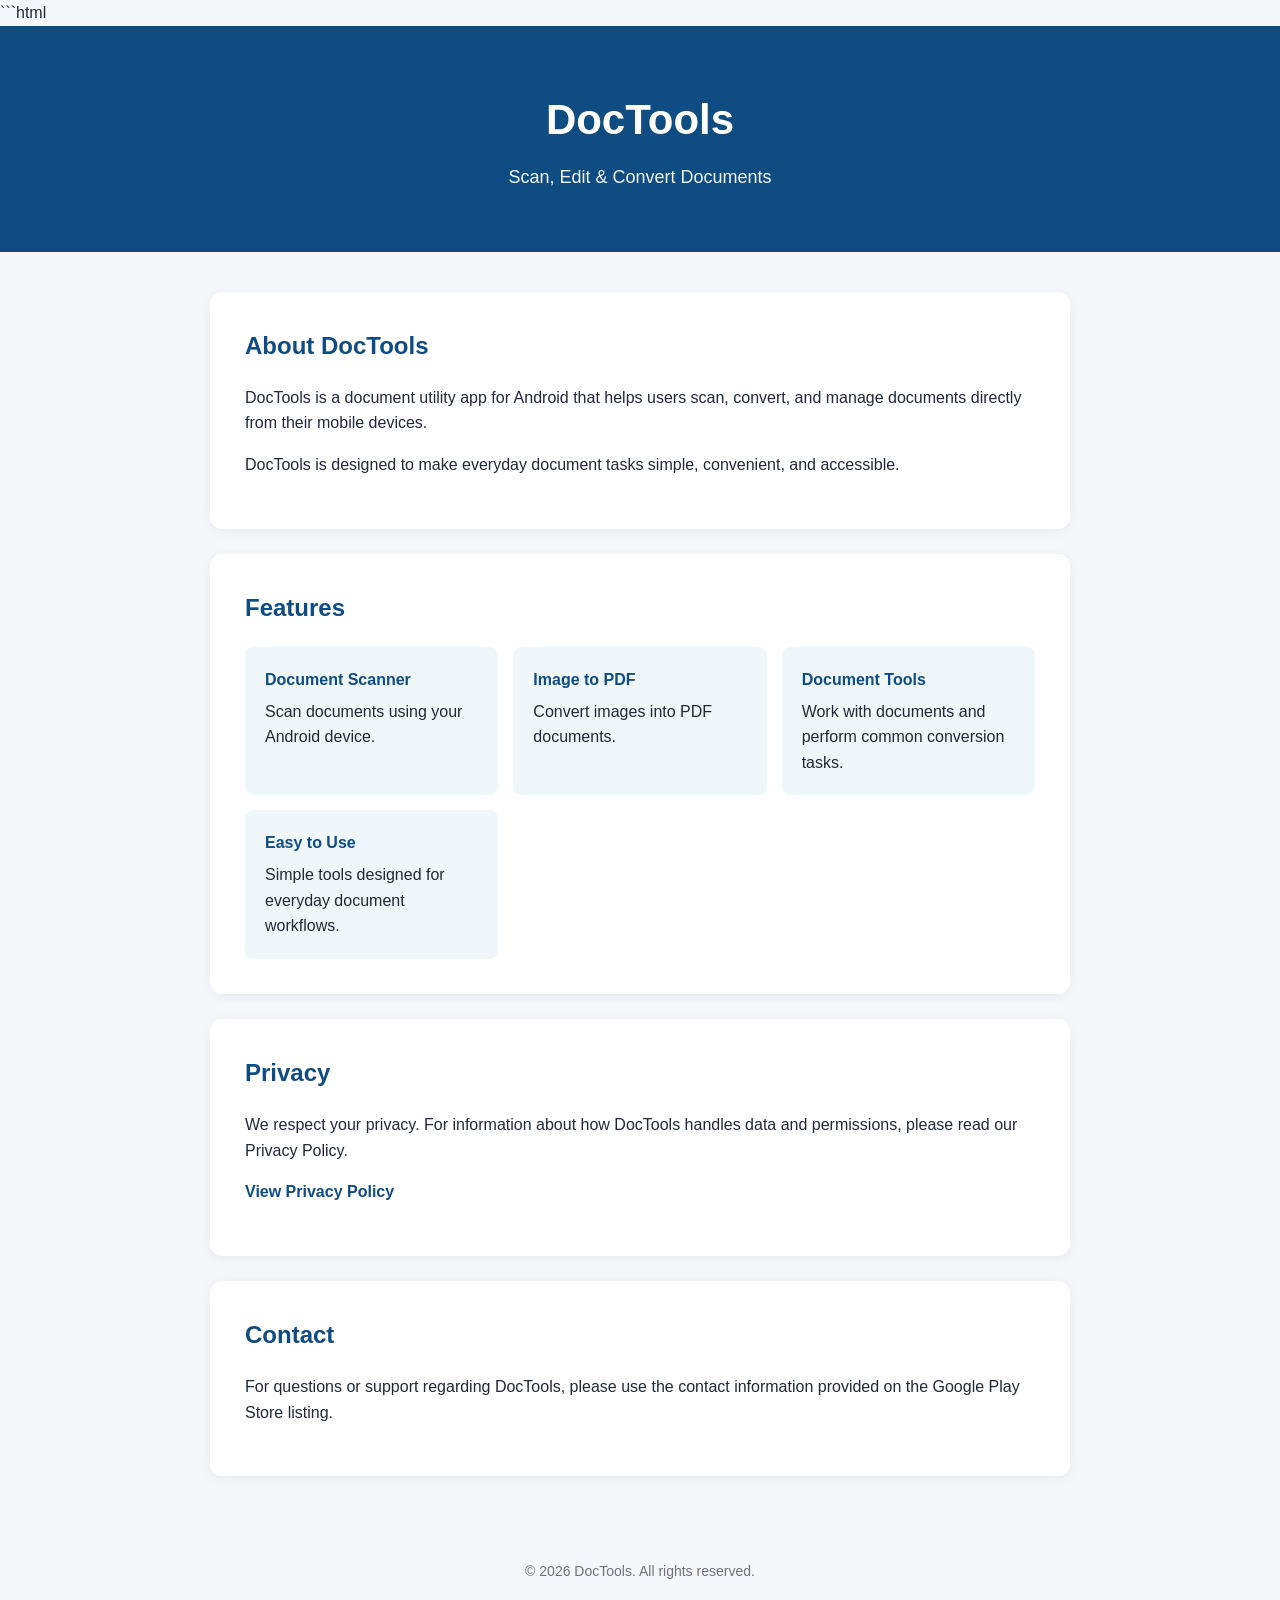
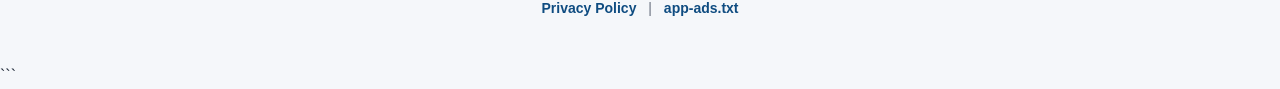
==== index.html @ f83755b0 "Create index.html" ====
```html
<!DOCTYPE html>
<html lang="en">
<head>
    <meta charset="UTF-8">
    <meta name="viewport" content="width=device-width, initial-scale=1.0">

    <title>DocTools – Scan, Edit & Convert</title>

    <meta
        name="description"
        content="DocTools is a document scanning, editing, and conversion app for Android."
    >

    <meta name="theme-color" content="#0F4C81">

    <style>
        * {
            box-sizing: border-box;
        }

        body {
            margin: 0;
            font-family: Arial, Helvetica, sans-serif;
            background: #f5f7fa;
            color: #1f2937;
            line-height: 1.6;
        }

        header {
            background: #0F4C81;
            color: white;
            padding: 60px 20px;
            text-align: center;
        }

        header h1 {
            margin: 0 0 10px;
            font-size: 42px;
        }

        header p {
            margin: 0;
            font-size: 18px;
            opacity: 0.95;
        }

        main {
            max-width: 900px;
            margin: 40px auto;
            padding: 0 20px;
        }

        .card {
            background: white;
            padding: 35px;
            margin-bottom: 25px;
            border-radius: 12px;
            box-shadow: 0 2px 12px rgba(0, 0, 0, 0.06);
        }

        h2 {
            color: #0F4C81;
            margin-top: 0;
        }

        .features {
            display: grid;
            grid-template-columns: repeat(auto-fit, minmax(220px, 1fr));
            gap: 15px;
            margin-top: 20px;
        }

        .feature {
            padding: 20px;
            background: #f0f7fb;
            border-radius: 8px;
        }

        .feature strong {
            display: block;
            margin-bottom: 6px;
            color: #0F4C81;
        }

        a {
            color: #0F4C81;
            text-decoration: none;
            font-weight: 600;
        }

        a:hover {
            text-decoration: underline;
        }

        footer {
            text-align: center;
            padding: 30px 20px;
            color: #6b7280;
            font-size: 14px;
        }

        footer a {
            margin: 0 8px;
        }

        @media (max-width: 600px) {
            header {
                padding: 45px 20px;
            }

            header h1 {
                font-size: 32px;
            }

            .card {
                padding: 25px;
            }
        }
    </style>
</head>

<body>

<header>
    <h1>DocTools</h1>
    <p>Scan, Edit &amp; Convert Documents</p>
</header>

<main>

    <section class="card">
        <h2>About DocTools</h2>

        <p>
            DocTools is a document utility app for Android that helps users
            scan, convert, and manage documents directly from their mobile
            devices.
        </p>

        <p>
            DocTools is designed to make everyday document tasks simple,
            convenient, and accessible.
        </p>
    </section>

    <section class="card">
        <h2>Features</h2>

        <div class="features">
            <div class="feature">
                <strong>Document Scanner</strong>
                Scan documents using your Android device.
            </div>

            <div class="feature">
                <strong>Image to PDF</strong>
                Convert images into PDF documents.
            </div>

            <div class="feature">
                <strong>Document Tools</strong>
                Work with documents and perform common conversion tasks.
            </div>

            <div class="feature">
                <strong>Easy to Use</strong>
                Simple tools designed for everyday document workflows.
            </div>
        </div>
    </section>

    <section class="card">
        <h2>Privacy</h2>

        <p>
            We respect your privacy. For information about how DocTools
            handles data and permissions, please read our Privacy Policy.
        </p>

        <p>
            <a href="privacy-policy.html">View Privacy Policy</a>
        </p>
    </section>

    <section class="card">
        <h2>Contact</h2>

        <p>
            For questions or support regarding DocTools, please use the
            contact information provided on the Google Play Store listing.
        </p>
    </section>

</main>

<footer>
    <p>&copy; 2026 DocTools. All rights reserved.</p>

    <p>
        <a href="privacy-policy.html">Privacy Policy</a>
        |
        <a href="app-ads.txt">app-ads.txt</a>
    </p>
</footer>

</body>
</html>
```
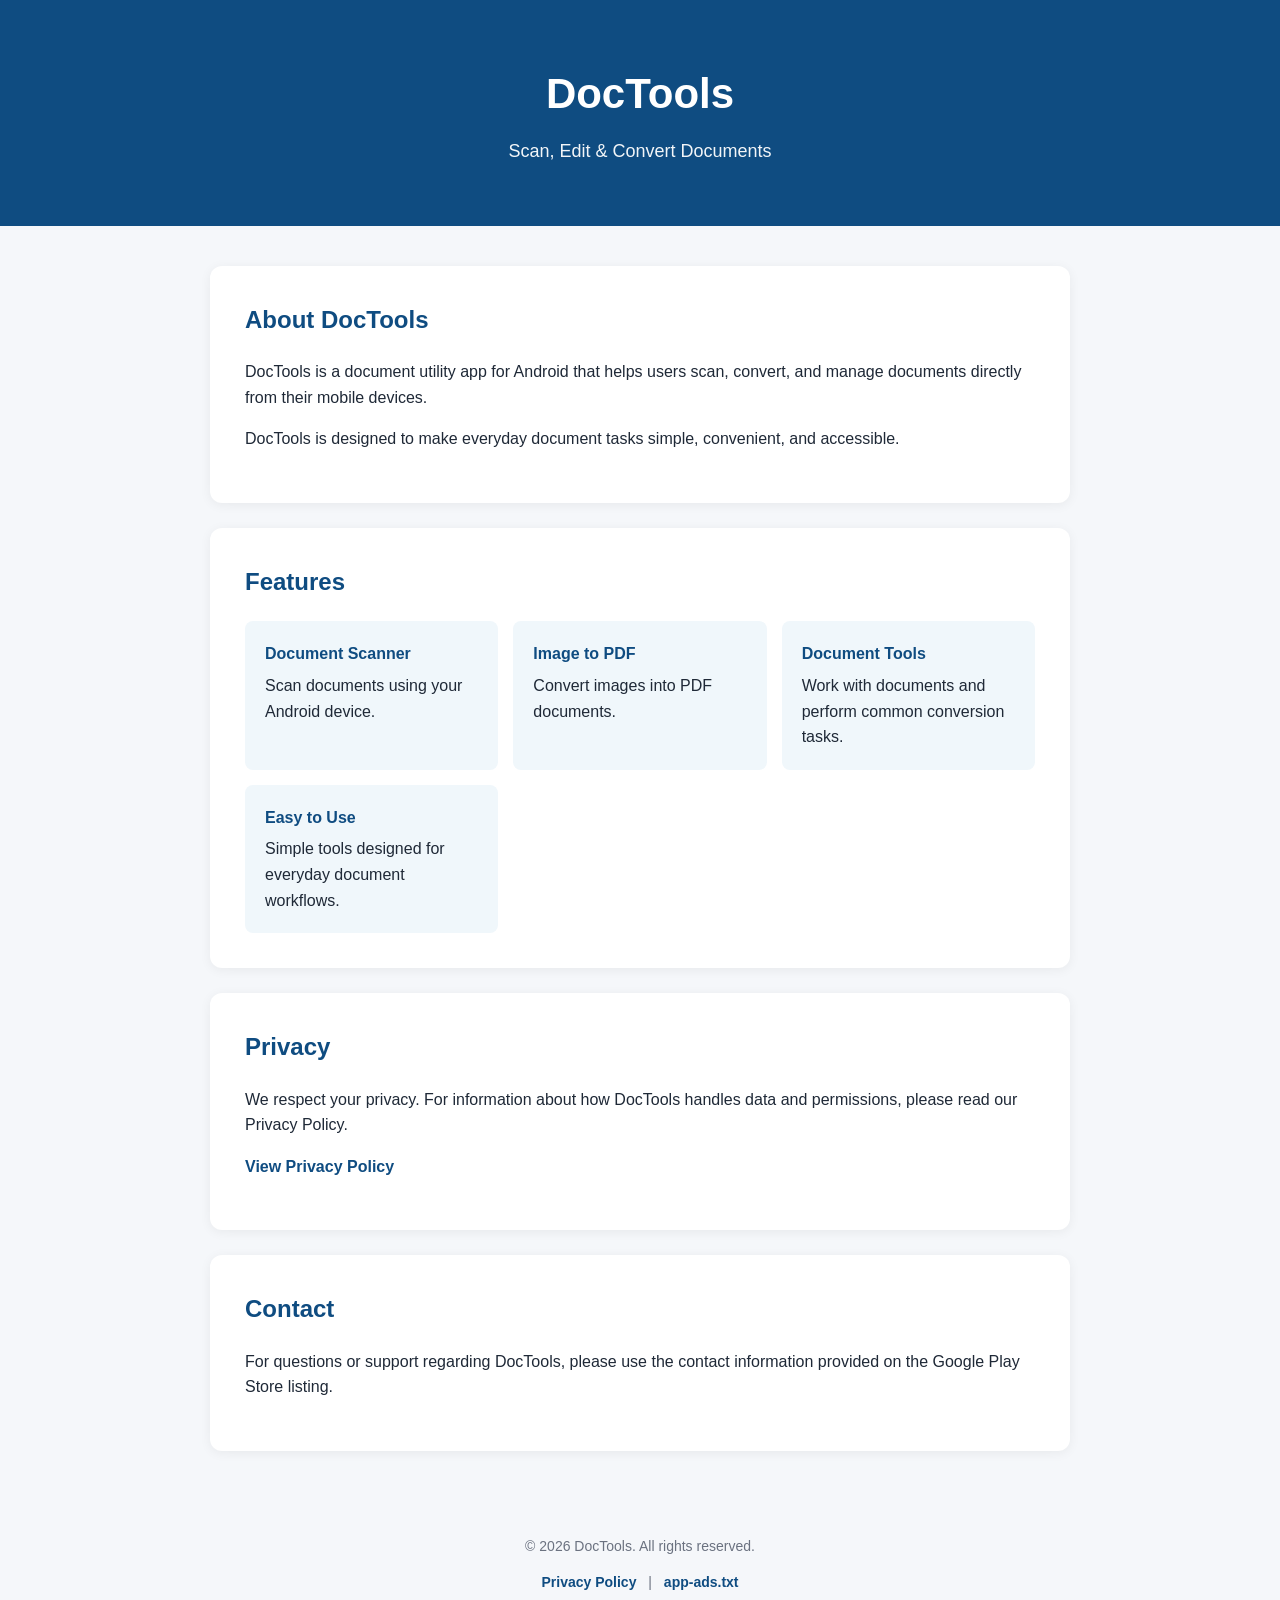
==== commit f5100ecb: "Remove code block formatting from index.html" ====
--- a/index.html
+++ b/index.html
@@ -1,4 +1,3 @@
-```html
 <!DOCTYPE html>
 <html lang="en">
 <head>
@@ -206,4 +205,3 @@
 
 </body>
 </html>
-```
